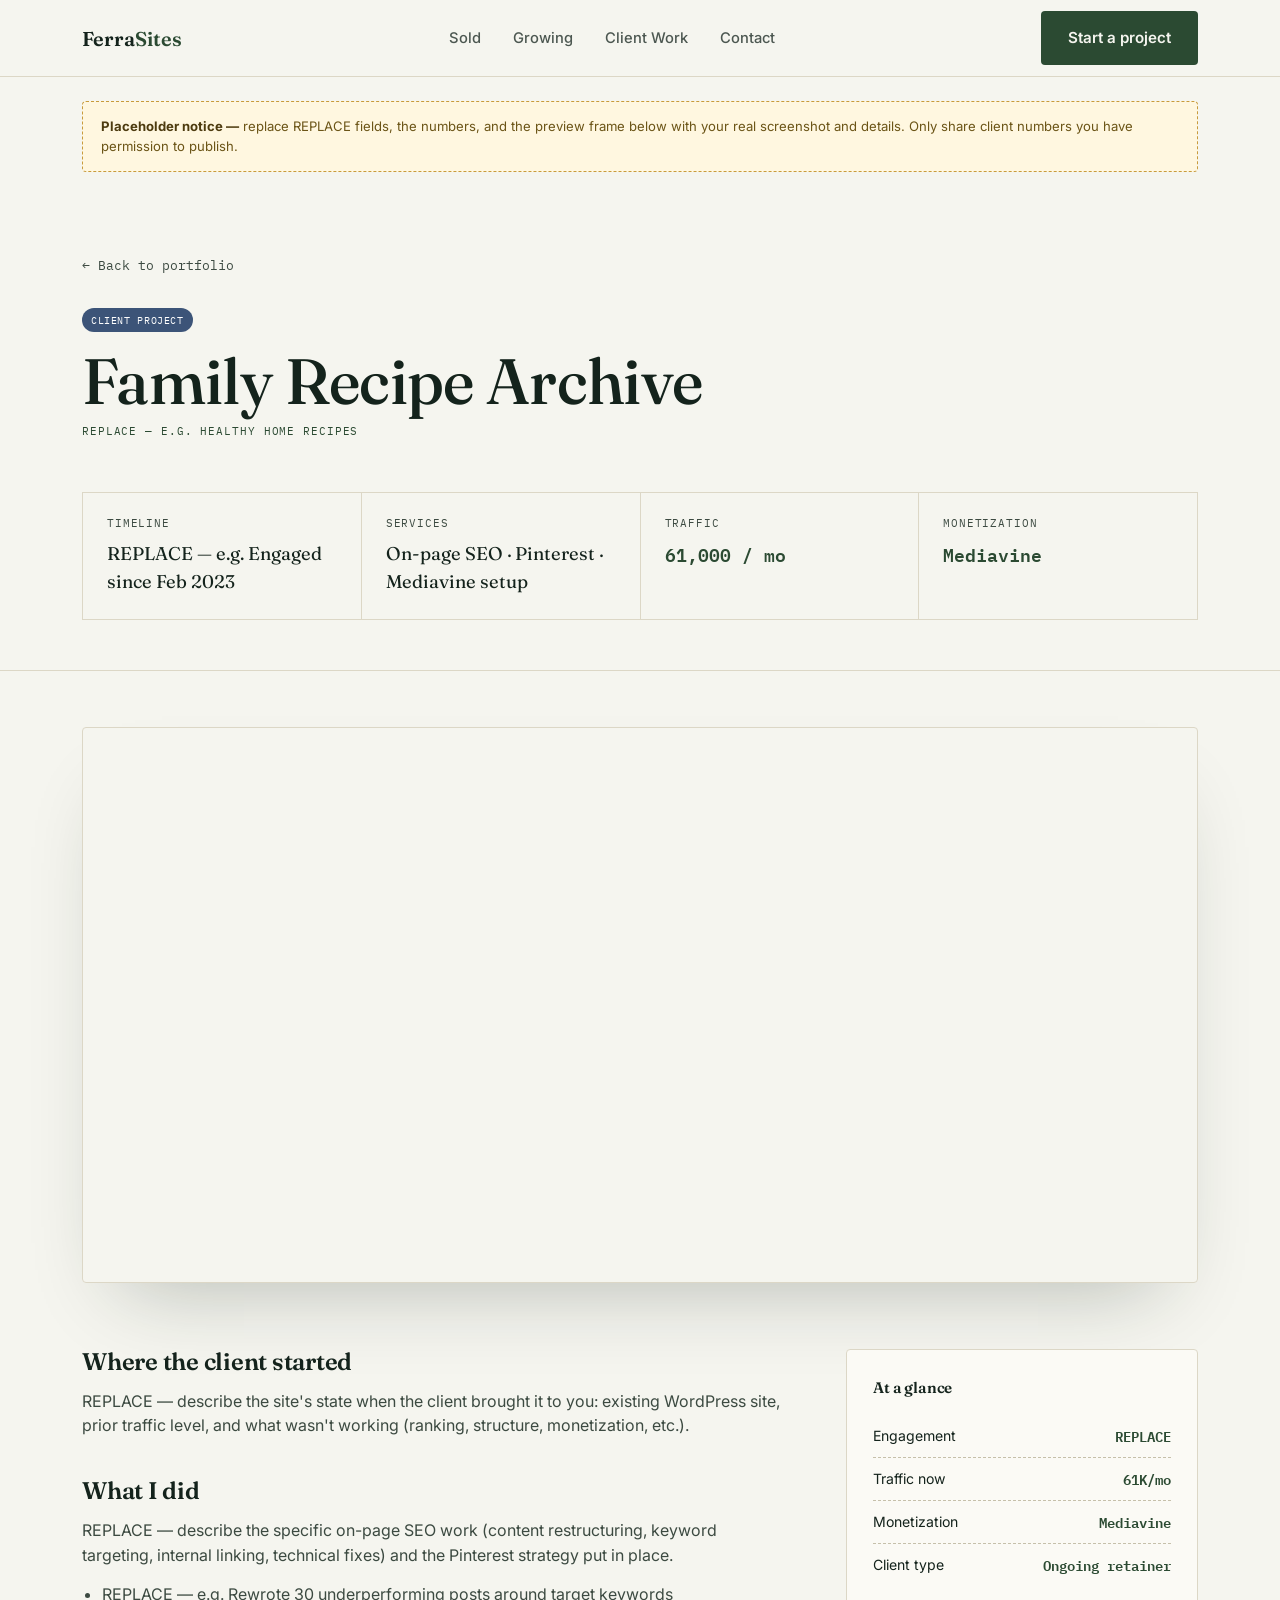
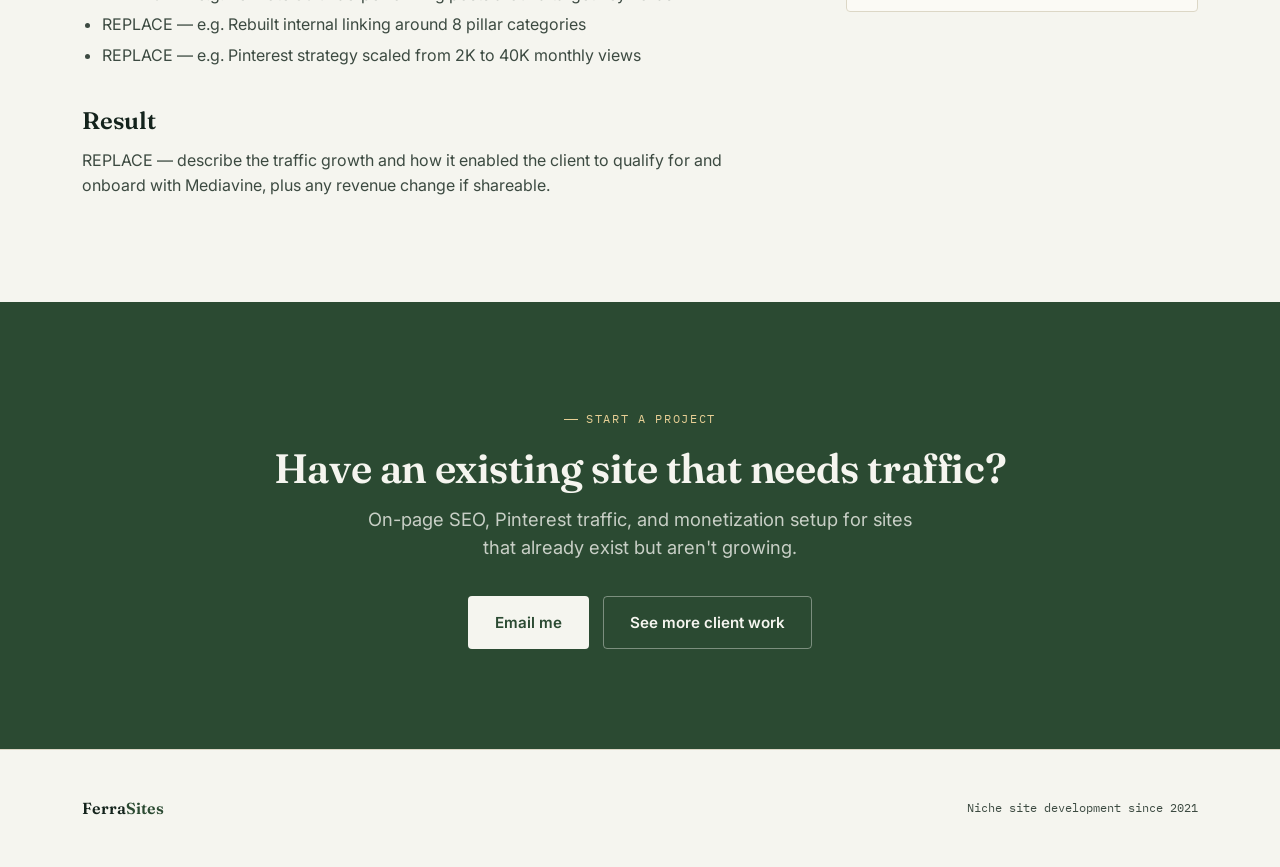
==== projects/client-01/index.html @ 0863f176 "Add files via upload" ====
<!DOCTYPE html>
<html lang="en">
<head>
<meta charset="UTF-8">
<meta name="viewport" content="width=device-width, initial-scale=1.0">
<title>Family Recipe Archive — Case Study — FerraSites</title>
<link rel="preconnect" href="https://fonts.googleapis.com">
<link rel="preconnect" href="https://fonts.gstatic.com" crossorigin>
<link href="https://fonts.googleapis.com/css2?family=Fraunces:ital,opsz,wght@0,9..144,400;0,9..144,500;0,9..144,600;1,9..144,500&family=Inter:wght@400;500;600;700&family=IBM+Plex+Mono:wght@400;500;600&display=swap" rel="stylesheet">
<style>
/* =========================================================
   NICHE SITE PORTFOLIO — design system
   Signature idea: the site presents itself the way a niche
   site is presented on a marketplace — as a listing. Ticker
   stats, ledger-row metadata, status badges (SOLD / GROWING /
   CLIENT). Fraunces (organic, editorial) + Inter (clean body)
   + IBM Plex Mono (data/ticker numbers).
   ========================================================= */

:root {
  --ink: #14231c;
  --ink-soft: #3c4a41;
  --paper: #f5f5ef;
  --paper-raised: #fbfaf5;
  --moss: #2b4a32;
  --moss-light: #4c7856;
  --gold: #c89b3c;
  --gold-soft: #e7cf95;
  --slate: #3c5478;
  --line: #dcd7c6;
  --line-strong: #c6c0aa;
  --sold: #2b4a32;
  --growing: #b5791f;
  --client: #3c5478;

  --font-display: "Fraunces", "Iowan Old Style", serif;
  --font-body: "Inter", -apple-system, BlinkMacSystemFont, sans-serif;
  --font-mono: "IBM Plex Mono", "SFMono-Regular", monospace;

  --container: 1180px;
  --radius: 4px;
}

* { box-sizing: border-box; }

@media (prefers-reduced-motion: reduce) {
  *, *::before, *::after {
    animation-duration: 0.01ms !important;
    animation-iteration-count: 1 !important;
    transition-duration: 0.01ms !important;
    scroll-behavior: auto !important;
  }
}

html { scroll-behavior: smooth; }

body {
  margin: 0;
  background: var(--paper);
  color: var(--ink);
  font-family: var(--font-body);
  font-size: 16px;
  line-height: 1.55;
  -webkit-font-smoothing: antialiased;
}

img { max-width: 100%; display: block; }

a { color: inherit; text-decoration: none; }

.wrap {
  max-width: var(--container);
  margin: 0 auto;
  padding: 0 32px;
}

.eyebrow {
  font-family: var(--font-mono);
  font-size: 12px;
  letter-spacing: 0.14em;
  text-transform: uppercase;
  color: var(--moss);
  display: inline-flex;
  align-items: center;
  gap: 8px;
}

.eyebrow::before {
  content: "";
  width: 14px;
  height: 1px;
  background: var(--moss);
  display: inline-block;
}

h1, h2, h3, h4 {
  font-family: var(--font-display);
  font-weight: 600;
  color: var(--ink);
  margin: 0;
  letter-spacing: -0.01em;
}

h1 { font-size: clamp(2.6rem, 5vw, 4.4rem); line-height: 1.02; font-weight: 500; }
h2 { font-size: clamp(1.9rem, 3.2vw, 2.7rem); line-height: 1.08; }
h3 { font-size: 1.35rem; line-height: 1.2; }

p { margin: 0; color: var(--ink-soft); }

.lede {
  font-size: 1.15rem;
  color: var(--ink-soft);
  max-width: 46ch;
}

/* ---------- buttons ---------- */

.btn {
  display: inline-flex;
  align-items: center;
  gap: 10px;
  padding: 14px 26px;
  border-radius: var(--radius);
  font-family: var(--font-body);
  font-weight: 600;
  font-size: 0.95rem;
  cursor: pointer;
  border: 1px solid transparent;
  transition: transform 0.18s ease, background 0.18s ease, border-color 0.18s ease;
}

.btn-primary {
  background: var(--moss);
  color: var(--paper);
}
.btn-primary:hover { background: var(--ink); transform: translateY(-2px); }

.btn-ghost {
  background: transparent;
  border-color: var(--line-strong);
  color: var(--ink);
}
.btn-ghost:hover { border-color: var(--ink); transform: translateY(-2px); }

/* ---------- nav ---------- */

.site-nav {
  position: sticky;
  top: 0;
  z-index: 50;
  background: rgba(245, 245, 239, 0.86);
  backdrop-filter: blur(10px);
  border-bottom: 1px solid var(--line);
}

.site-nav .wrap {
  display: flex;
  align-items: center;
  justify-content: space-between;
  height: 76px;
}

.brand {
  font-family: var(--font-display);
  font-size: 1.25rem;
  font-weight: 600;
}
.brand span { color: var(--moss); }

.nav-links {
  display: flex;
  gap: 32px;
  font-size: 0.92rem;
  font-weight: 500;
}
.nav-links a { opacity: 0.75; transition: opacity 0.15s ease; }
.nav-links a:hover { opacity: 1; }

.nav-cta { display: flex; align-items: center; gap: 20px; }

.nav-toggle { display: none; }

/* ---------- ticker ---------- */

.ticker {
  border-top: 1px solid var(--line);
  border-bottom: 1px solid var(--line);
  background: var(--paper-raised);
  overflow: hidden;
  white-space: nowrap;
}

.ticker-track {
  display: inline-flex;
  animation: ticker-scroll 32s linear infinite;
  padding: 14px 0;
}

.ticker-track span {
  font-family: var(--font-mono);
  font-size: 0.82rem;
  color: var(--ink-soft);
  padding: 0 28px;
  border-right: 1px solid var(--line-strong);
}

.ticker-track span b { color: var(--moss); font-weight: 600; }

@keyframes ticker-scroll {
  from { transform: translateX(0); }
  to { transform: translateX(-50%); }
}

/* ---------- hero ---------- */

.hero {
  padding: 96px 0 72px;
  display: grid;
  grid-template-columns: 1.15fr 0.85fr;
  gap: 56px;
  align-items: center;
}

.hero-copy .eyebrow { margin-bottom: 22px; }

.hero h1 { margin: 18px 0 22px; }
.hero h1 em {
  font-style: italic;
  color: var(--moss);
}

.hero-actions {
  display: flex;
  gap: 14px;
  margin-top: 34px;
  flex-wrap: wrap;
}

/* hero listing card — the signature element */

.listing-preview {
  background: var(--paper-raised);
  border: 1px solid var(--line);
  border-radius: var(--radius);
  padding: 22px;
  box-shadow: 0 30px 60px -30px rgba(20, 35, 28, 0.25);
  transform: rotate(1.2deg);
}

.listing-preview .lp-head {
  display: flex;
  justify-content: space-between;
  align-items: center;
  margin-bottom: 16px;
}

.lp-status {
  font-family: var(--font-mono);
  font-size: 0.7rem;
  letter-spacing: 0.08em;
  text-transform: uppercase;
  padding: 4px 10px;
  border-radius: 100px;
  background: var(--sold);
  color: #fff;
}

.lp-id { font-family: var(--font-mono); font-size: 0.75rem; color: var(--ink-soft); }

.lp-title { font-family: var(--font-display); font-size: 1.3rem; margin-bottom: 4px; }
.lp-niche { font-size: 0.85rem; color: var(--ink-soft); margin-bottom: 18px; }

.lp-grid {
  display: grid;
  grid-template-columns: 1fr 1fr 1fr;
  gap: 14px;
  padding-top: 16px;
  border-top: 1px dashed var(--line-strong);
}

.lp-stat .lp-label {
  font-family: var(--font-mono);
  font-size: 0.65rem;
  text-transform: uppercase;
  letter-spacing: 0.08em;
  color: var(--ink-soft);
  margin-bottom: 4px;
}
.lp-stat .lp-value {
  font-family: var(--font-mono);
  font-size: 1.05rem;
  font-weight: 600;
  color: var(--moss);
}

/* ---------- section shell ---------- */

.section {
  padding: 96px 0;
  border-top: 1px solid var(--line);
}

.section-head {
  display: flex;
  justify-content: space-between;
  align-items: flex-end;
  gap: 40px;
  margin-bottom: 52px;
}

.section-head h2 { max-width: 20ch; }
.section-head .lede { text-align: right; }

/* ---------- process (numbered — real order: build > rank > drive traffic > monetize) ---------- */

.process {
  display: grid;
  grid-template-columns: repeat(4, 1fr);
  gap: 1px;
  background: var(--line);
  border: 1px solid var(--line);
}

.process-step {
  background: var(--paper);
  padding: 34px 26px;
  position: relative;
}

.process-num {
  font-family: var(--font-mono);
  font-size: 0.8rem;
  color: var(--gold);
  margin-bottom: 22px;
  display: block;
}

.process-step h3 { margin-bottom: 10px; }
.process-step p { font-size: 0.92rem; }

/* ---------- listing cards (project grid) ---------- */

.listing-row {
  display: grid;
  grid-template-columns: repeat(3, 1fr);
  gap: 24px;
  margin-bottom: 24px;
}

.listing-row.two { grid-template-columns: repeat(2, 1fr); }

.card {
  background: var(--paper-raised);
  border: 1px solid var(--line);
  border-radius: var(--radius);
  overflow: hidden;
  transition: transform 0.25s ease, box-shadow 0.25s ease, border-color 0.25s ease;
  display: flex;
  flex-direction: column;
}

.card:hover {
  transform: translateY(-6px);
  border-color: var(--moss);
  box-shadow: 0 24px 50px -28px rgba(20, 35, 28, 0.35);
}

.card-frame {
  aspect-ratio: 16 / 10;
  position: relative;
  overflow: hidden;
  border-bottom: 1px solid var(--line);
  background: linear-gradient(150deg, #e7e3d2, #d8dfd0);
}

.card-frame .frame-bar {
  height: 26px;
  background: var(--paper-raised);
  border-bottom: 1px solid var(--line);
  display: flex;
  align-items: center;
  gap: 6px;
  padding: 0 10px;
}
.frame-bar i {
  width: 7px; height: 7px; border-radius: 50%;
  background: var(--line-strong);
}

.card-frame .frame-scroll {
  position: absolute;
  inset: 26px 0 0 0;
  background-image:
    repeating-linear-gradient(180deg, rgba(20,35,28,0.06) 0px, rgba(20,35,28,0.06) 2px, transparent 2px, transparent 34px),
    repeating-linear-gradient(180deg, rgba(20,35,28,0.03) 0px, rgba(20,35,28,0.03) 14px, transparent 14px, transparent 34px);
  animation: frame-scroll 9s ease-in-out infinite;
}

@keyframes frame-scroll {
  0%, 12% { transform: translateY(0); }
  50% { transform: translateY(-42%); }
  88%, 100% { transform: translateY(0); }
}

.frame-label {
  position: absolute;
  bottom: 10px;
  left: 10px;
  font-family: var(--font-mono);
  font-size: 0.62rem;
  letter-spacing: 0.06em;
  text-transform: uppercase;
  color: var(--ink-soft);
  background: rgba(245,245,239,0.85);
  padding: 3px 8px;
  border-radius: 100px;
  border: 1px solid var(--line);
}

.card-badge {
  position: absolute;
  top: 34px;
  right: 10px;
  font-family: var(--font-mono);
  font-size: 0.65rem;
  letter-spacing: 0.06em;
  text-transform: uppercase;
  padding: 4px 9px;
  border-radius: 100px;
  color: #fff;
}
.badge-sold { background: var(--sold); }
.badge-growing { background: var(--growing); }
.badge-client { background: var(--client); }

.card-body { padding: 20px 22px 22px; flex: 1; display: flex; flex-direction: column; }
.card-niche { font-family: var(--font-mono); font-size: 0.7rem; text-transform: uppercase; letter-spacing: 0.08em; color: var(--moss); margin-bottom: 8px; }
.card-body h3 { margin-bottom: 10px; }
.card-stat { margin-top: auto; padding-top: 16px; border-top: 1px dashed var(--line-strong); display: flex; justify-content: space-between; align-items: center; }
.card-stat .num { font-family: var(--font-mono); font-weight: 600; color: var(--moss); }
.card-stat .lab { font-size: 0.78rem; color: var(--ink-soft); }
.card-arrow { font-family: var(--font-mono); font-size: 0.85rem; color: var(--ink-soft); transition: transform 0.2s ease; }
.card:hover .card-arrow { transform: translateX(4px); color: var(--moss); }

/* mini summary cards (the 14+ others) */

.summary-grid {
  display: grid;
  grid-template-columns: repeat(4, 1fr);
  gap: 16px;
}

.summary-card {
  background: var(--paper-raised);
  border: 1px solid var(--line);
  border-radius: var(--radius);
  padding: 18px;
}

.summary-card .card-niche { margin-bottom: 10px; }
.summary-card .sc-stat { font-family: var(--font-mono); font-size: 1.1rem; color: var(--moss); font-weight: 600; margin-top: 10px; }
.summary-card .sc-lab { font-size: 0.75rem; color: var(--ink-soft); }
.summary-card .sc-model { font-size: 0.72rem; color: var(--ink-soft); margin-top: 8px; font-family: var(--font-mono); text-transform: uppercase; letter-spacing: 0.04em; }

/* ---------- services ---------- */

.services-strip {
  background: var(--ink);
  color: var(--paper);
  padding: 88px 0;
}

.services-strip .eyebrow { color: var(--gold-soft); }
.services-strip .eyebrow::before { background: var(--gold-soft); }
.services-strip h2 { color: var(--paper); }
.services-strip .lede { color: rgba(245,245,239,0.72); }

.service-list { margin-top: 48px; display: grid; gap: 0; }

.service-row {
  display: grid;
  grid-template-columns: 90px 1fr 1.2fr;
  gap: 30px;
  align-items: center;
  padding: 26px 0;
  border-top: 1px solid rgba(245,245,239,0.14);
}
.service-row:last-child { border-bottom: 1px solid rgba(245,245,239,0.14); }

.service-row .snum { font-family: var(--font-mono); color: var(--gold-soft); font-size: 0.95rem; }
.service-row h3 { color: var(--paper); }
.service-row p { color: rgba(245,245,239,0.68); font-size: 0.94rem; }

/* ---------- testimonial ---------- */

.testimonial {
  padding: 90px 0;
  text-align: center;
}
.testimonial blockquote {
  font-family: var(--font-display);
  font-size: clamp(1.3rem, 2.6vw, 1.9rem);
  font-style: italic;
  max-width: 800px;
  margin: 28px auto 22px;
  color: var(--ink);
  line-height: 1.4;
}
.testimonial cite {
  font-style: normal;
  font-family: var(--font-mono);
  font-size: 0.8rem;
  color: var(--ink-soft);
}

/* ---------- CTA ---------- */

.cta {
  background: var(--moss);
  color: var(--paper);
  padding: 100px 0;
  text-align: center;
}
.cta .eyebrow { color: var(--gold-soft); justify-content: center; }
.cta .eyebrow::before { background: var(--gold-soft); }
.cta h2 { color: var(--paper); margin: 18px 0 14px; }
.cta .lede { color: rgba(245,245,239,0.78); margin: 0 auto 34px; text-align: center; }
.cta .btn-primary { background: var(--paper); color: var(--moss); }
.cta .btn-primary:hover { background: var(--gold-soft); }
.cta .btn-ghost { border-color: rgba(245,245,239,0.4); color: var(--paper); }
.cta .btn-ghost:hover { border-color: var(--paper); }
.cta-actions { display: flex; gap: 14px; justify-content: center; flex-wrap: wrap; }

/* ---------- footer ---------- */

footer {
  padding: 46px 0;
  border-top: 1px solid var(--line);
}
footer .wrap { display: flex; justify-content: space-between; align-items: center; flex-wrap: wrap; gap: 16px; }
footer .foot-links { display: flex; gap: 24px; font-size: 0.85rem; color: var(--ink-soft); }
.foot-note { font-family: var(--font-mono); font-size: 0.75rem; color: var(--ink-soft); }

/* ---------- reveal on scroll ---------- */

.reveal { opacity: 0; transform: translateY(18px); transition: opacity 0.7s ease, transform 0.7s ease; }
.reveal.in { opacity: 1; transform: translateY(0); }

/* ---------- case study page ---------- */

.cs-hero {
  padding: 60px 0 50px;
  border-bottom: 1px solid var(--line);
}
.back-link {
  font-family: var(--font-mono);
  font-size: 0.8rem;
  color: var(--ink-soft);
  display: inline-flex;
  align-items: center;
  gap: 8px;
  margin-bottom: 30px;
}
.back-link:hover { color: var(--moss); }

.cs-head { display: flex; justify-content: space-between; align-items: flex-start; gap: 30px; flex-wrap: wrap; }
.cs-title h1 { max-width: 16ch; }
.cs-title .card-niche { margin-top: 14px; }

.ledger {
  margin-top: 44px;
  display: grid;
  grid-template-columns: repeat(4, 1fr);
  border-top: 1px solid var(--line);
  border-left: 1px solid var(--line);
}
.ledger-cell {
  padding: 22px 24px;
  border-right: 1px solid var(--line);
  border-bottom: 1px solid var(--line);
}
.ledger-cell .lg-label {
  font-family: var(--font-mono);
  font-size: 0.66rem;
  text-transform: uppercase;
  letter-spacing: 0.08em;
  color: var(--ink-soft);
  margin-bottom: 8px;
}
.ledger-cell .lg-value { font-family: var(--font-display); font-size: 1.15rem; color: var(--ink); }
.ledger-cell .lg-value.mono { font-family: var(--font-mono); color: var(--moss); font-weight: 600; }

.cs-frame {
  margin: 56px 0;
  border: 1px solid var(--line);
  border-radius: var(--radius);
  overflow: hidden;
  box-shadow: 0 40px 80px -40px rgba(20,35,28,0.3);
}
.cs-frame .frame-bar { height: 34px; }
.cs-frame .frame-bar i { width: 9px; height: 9px; }
.cs-frame .frame-scroll { aspect-ratio: 16/9; position: relative; height: auto; inset: auto; }

.cs-body {
  display: grid;
  grid-template-columns: 2fr 1fr;
  gap: 60px;
  padding: 10px 0 90px;
}
.cs-story h2 { margin: 40px 0 14px; font-size: 1.5rem; }
.cs-story h2:first-child { margin-top: 0; }
.cs-story p { margin-bottom: 14px; }
.cs-story ul { margin: 0 0 14px; padding-left: 20px; color: var(--ink-soft); }
.cs-story li { margin-bottom: 6px; }

.cs-side {
  align-self: start;
  position: sticky;
  top: 100px;
  background: var(--paper-raised);
  border: 1px solid var(--line);
  border-radius: var(--radius);
  padding: 26px;
}
.cs-side h4 { font-size: 0.95rem; margin-bottom: 16px; }
.cs-side .side-row { display: flex; justify-content: space-between; padding: 10px 0; border-top: 1px dashed var(--line-strong); font-size: 0.88rem; }
.cs-side .side-row:first-of-type { border-top: none; }
.cs-side .side-row .num { font-family: var(--font-mono); color: var(--moss); font-weight: 600; }

/* ---------- placeholder note ---------- */

.build-note {
  background: #fff7e0;
  border: 1px dashed var(--gold);
  border-radius: var(--radius);
  padding: 14px 18px;
  font-size: 0.82rem;
  color: #6b5416;
  margin: 20px 0;
}
.build-note strong { color: #4d3b0f; }

/* ---------- responsive ---------- */

@media (max-width: 980px) {
  .hero { grid-template-columns: 1fr; }
  .listing-preview { transform: none; order: -1; }
  .process { grid-template-columns: repeat(2, 1fr); }
  .listing-row, .listing-row.two { grid-template-columns: 1fr 1fr; }
  .summary-grid { grid-template-columns: repeat(2, 1fr); }
  .service-row { grid-template-columns: 50px 1fr; }
  .service-row p { grid-column: 2 / 3; }
  .cs-body { grid-template-columns: 1fr; }
  .cs-side { position: static; }
  .ledger { grid-template-columns: repeat(2, 1fr); }
}

@media (max-width: 700px) {
  .wrap { padding: 0 20px; }
  .nav-links { display: none; }
  .section-head { flex-direction: column; align-items: flex-start; }
  .section-head .lede { text-align: left; }
  .listing-row, .listing-row.two { grid-template-columns: 1fr; }
  .summary-grid { grid-template-columns: 1fr; }
  .process { grid-template-columns: 1fr; }
  .ledger { grid-template-columns: 1fr; }
  .cs-head { flex-direction: column; }
}

</style>
</head>
<body>

<nav class="site-nav">
  <div class="wrap">
    <a href="../../index.html" class="brand">Ferra<span>Sites</span></a>
    <div class="nav-links">
      <a href="../../index.html#sold">Sold</a>
      <a href="../../index.html#growing">Growing</a>
      <a href="../../index.html#clients">Client Work</a>
      <a href="../../index.html#contact">Contact</a>
    </div>
    <div class="nav-cta">
      <a href="../../index.html#contact" class="btn btn-primary">Start a project</a>
    </div>
  </div>
</nav>

<div class="wrap">
  <div class="build-note" style="margin-top:24px;">
    <strong>Placeholder notice —</strong> replace REPLACE fields, the numbers, and the preview frame below with your real screenshot and details. Only share client numbers you have permission to publish.
  </div>
</div>

<header class="cs-hero">
  <div class="wrap">
    <a href="../../index.html#clients" class="back-link">← Back to portfolio</a>
    <div class="cs-head">
      <div class="cs-title">
        <span class="card-badge badge-client" style="position:static; display:inline-block;">Client project</span>
        <h1 style="margin-top:16px;">Family Recipe Archive</h1>
        <div class="card-niche" style="margin-top:10px;">REPLACE — e.g. Healthy Home Recipes</div>
      </div>
    </div>

    <div class="ledger">
      <div class="ledger-cell">
        <div class="lg-label">Timeline</div>
        <div class="lg-value">REPLACE — e.g. Engaged since Feb 2023</div>
      </div>
      <div class="ledger-cell">
        <div class="lg-label">Services</div>
        <div class="lg-value">On-page SEO · Pinterest · Mediavine setup</div>
      </div>
      <div class="ledger-cell">
        <div class="lg-label">Traffic</div>
        <div class="lg-value mono">61,000 / mo</div>
      </div>
      <div class="ledger-cell">
        <div class="lg-label">Monetization</div>
        <div class="lg-value mono">Mediavine</div>
      </div>
    </div>
  </div>
</header>

<div class="wrap">
  <div class="cs-frame">
    <div class="frame-bar"><i></i><i></i><i></i></div>
    <div class="frame-scroll" style="height:520px;"></div>
  </div>

  <div class="cs-body">
    <div class="cs-story">
      <h2>Where the client started</h2>
      <p>REPLACE — describe the site's state when the client brought it to you: existing WordPress site, prior traffic level, and what wasn't working (ranking, structure, monetization, etc.).</p>

      <h2>What I did</h2>
      <p>REPLACE — describe the specific on-page SEO work (content restructuring, keyword targeting, internal linking, technical fixes) and the Pinterest strategy put in place.</p>
      <ul>
        <li>REPLACE — e.g. Rewrote 30 underperforming posts around target keywords</li>
        <li>REPLACE — e.g. Rebuilt internal linking around 8 pillar categories</li>
        <li>REPLACE — e.g. Pinterest strategy scaled from 2K to 40K monthly views</li>
      </ul>

      <h2>Result</h2>
      <p>REPLACE — describe the traffic growth and how it enabled the client to qualify for and onboard with Mediavine, plus any revenue change if shareable.</p>
    </div>

    <aside class="cs-side">
      <h4>At a glance</h4>
      <div class="side-row"><span>Engagement</span><span class="num">REPLACE</span></div>
      <div class="side-row"><span>Traffic now</span><span class="num">61K/mo</span></div>
      <div class="side-row"><span>Monetization</span><span class="num">Mediavine</span></div>
      <div class="side-row"><span>Client type</span><span class="num">Ongoing retainer</span></div>
    </aside>
  </div>
</div>

<section class="cta">
  <div class="wrap">
    <span class="eyebrow">Start a project</span>
    <h2>Have an existing site that needs traffic?</h2>
    <p class="lede">On-page SEO, Pinterest traffic, and monetization setup for sites that already exist but aren't growing.</p>
    <div class="cta-actions">
      <a href="mailto:REPLACE@example.com" class="btn btn-primary">Email me</a>
      <a href="../../index.html#clients" class="btn btn-ghost">See more client work</a>
    </div>
  </div>
</section>

<footer>
  <div class="wrap">
    <div class="brand" style="font-size:1rem;">Ferra<span>Sites</span></div>
    <div class="foot-note">Niche site development since 2021</div>
  </div>
</footer>

<script>
// ---------- scroll reveal ----------
const revealEls = document.querySelectorAll(".reveal");
const io = new IntersectionObserver(
  (entries) => {
    entries.forEach((entry) => {
      if (entry.isIntersecting) {
        entry.target.classList.add("in");
        io.unobserve(entry.target);
      }
    });
  },
  { threshold: 0.15 }
);
revealEls.forEach((el) => io.observe(el));

// ---------- count-up numbers ----------
const counters = document.querySelectorAll("[data-count]");
const countIo = new IntersectionObserver(
  (entries) => {
    entries.forEach((entry) => {
      if (!entry.isIntersecting) return;
      const el = entry.target;
      const target = parseFloat(el.dataset.count);
      const suffix = el.dataset.suffix || "";
      const prefix = el.dataset.prefix || "";
      const decimals = el.dataset.decimals ? parseInt(el.dataset.decimals) : 0;
      const duration = 1200;
      const start = performance.now();

      function tick(now) {
        const progress = Math.min((now - start) / duration, 1);
        const eased = 1 - Math.pow(1 - progress, 3);
        const value = target * eased;
        el.textContent = prefix + value.toFixed(decimals) + suffix;
        if (progress < 1) requestAnimationFrame(tick);
      }
      requestAnimationFrame(tick);
      countIo.unobserve(el);
    });
  },
  { threshold: 0.6 }
);
counters.forEach((el) => countIo.observe(el));

// ---------- ticker: duplicate content for seamless loop ----------
document.querySelectorAll(".ticker-track").forEach((track) => {
  track.innerHTML += track.innerHTML;
});

// ---------- mobile nav toggle ----------
const toggle = document.querySelector(".nav-toggle");
const links = document.querySelector(".nav-links");
if (toggle && links) {
  toggle.addEventListener("click", () => {
    links.classList.toggle("open");
  });
}

</script>
</body>
</html>
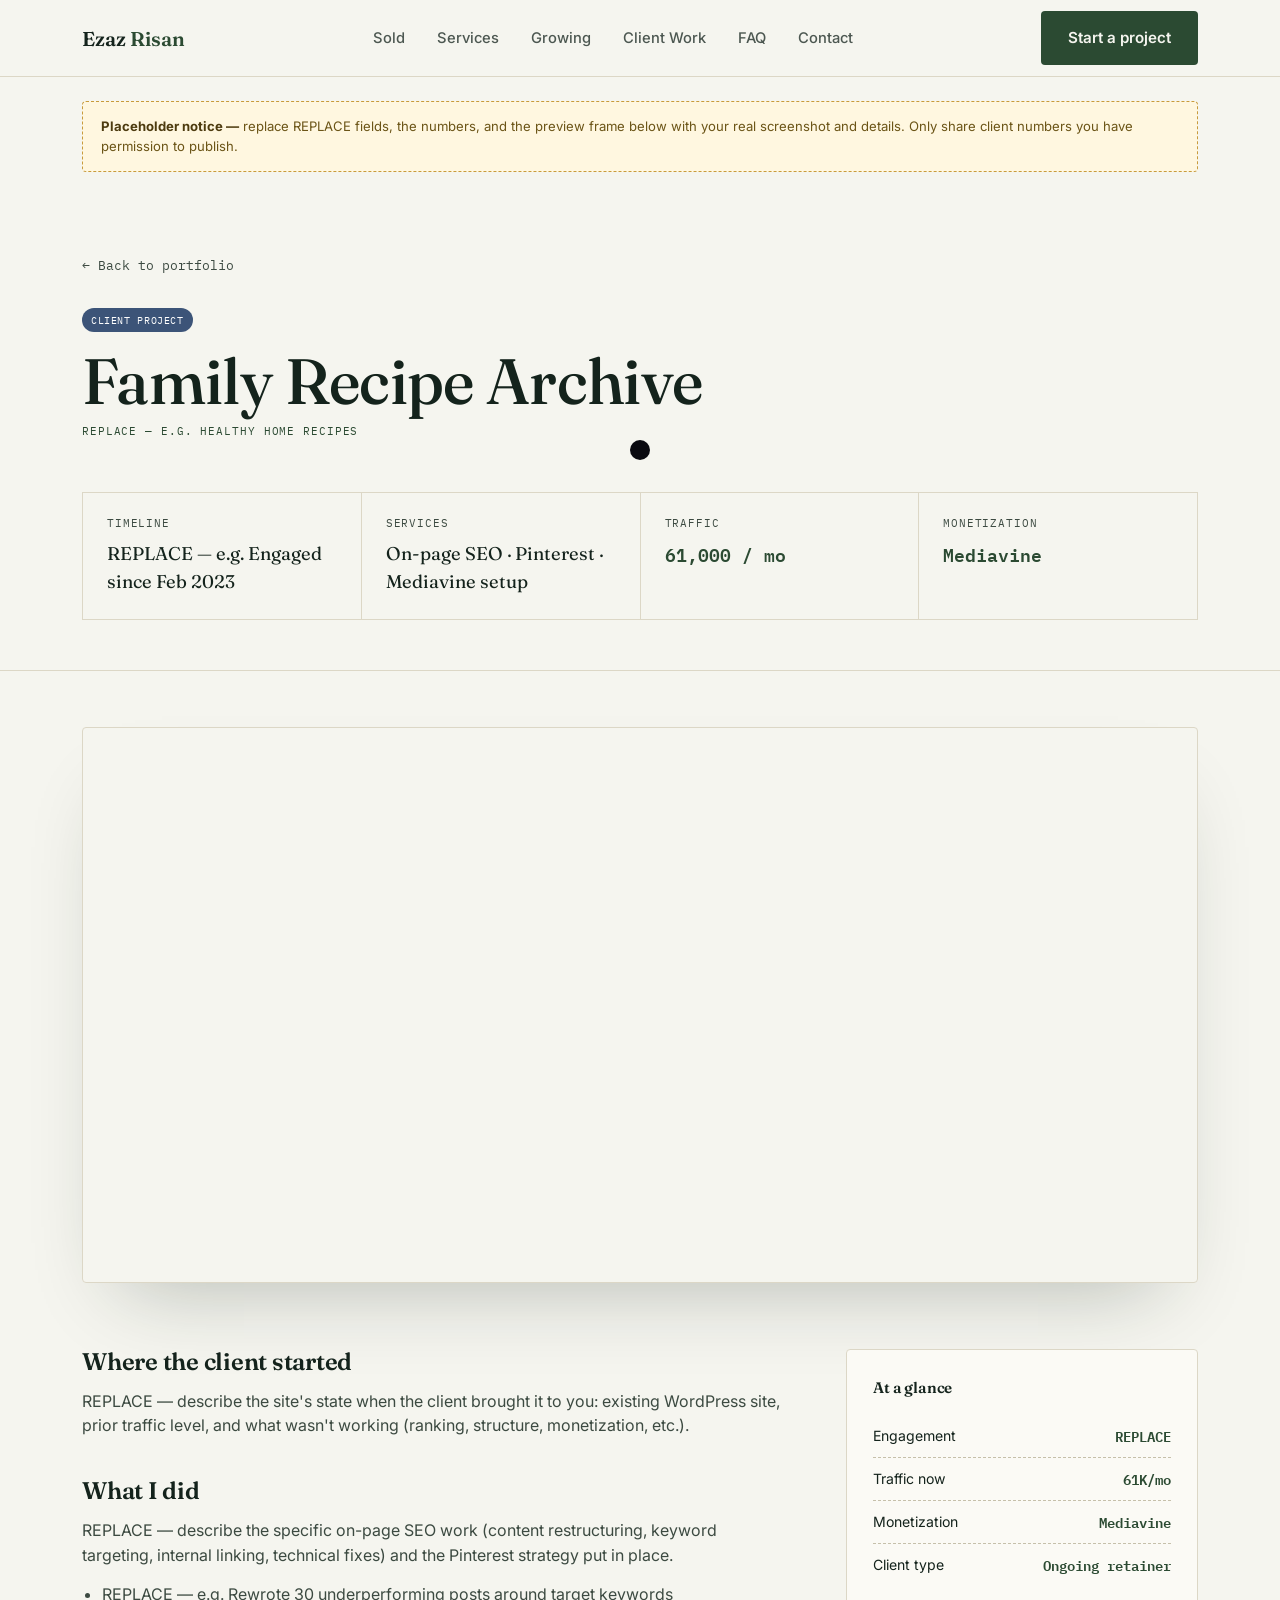
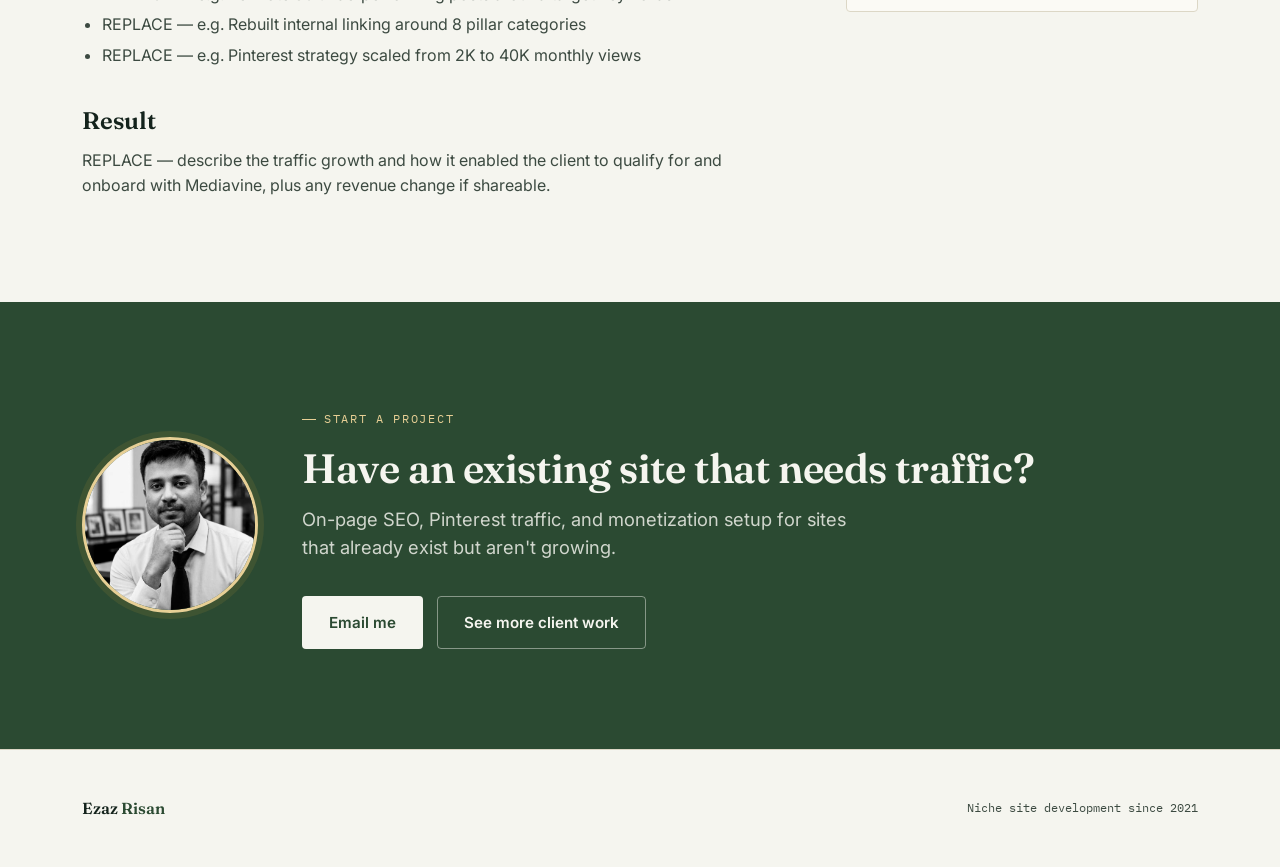
==== commit ae79c87b: "Add files via upload" ====
--- a/projects/client-01/index.html
+++ b/projects/client-01/index.html
@@ -3,7 +3,7 @@
 <head>
 <meta charset="UTF-8">
 <meta name="viewport" content="width=device-width, initial-scale=1.0">
-<title>Family Recipe Archive — Case Study — FerraSites</title>
+<title>Family Recipe Archive — Case Study — Ezaz Risan</title>
 <link rel="preconnect" href="https://fonts.googleapis.com">
 <link rel="preconnect" href="https://fonts.gstatic.com" crossorigin>
 <link href="https://fonts.googleapis.com/css2?family=Fraunces:ital,opsz,wght@0,9..144,400;0,9..144,500;0,9..144,600;1,9..144,500&family=Inter:wght@400;500;600;700&family=IBM+Plex+Mono:wght@400;500;600&display=swap" rel="stylesheet">
@@ -519,17 +519,86 @@
   background: var(--moss);
   color: var(--paper);
   padding: 100px 0;
-  text-align: center;
-}
-.cta .eyebrow { color: var(--gold-soft); justify-content: center; }
+}
+.cta-inner {
+  display: grid;
+  grid-template-columns: auto 1fr;
+  gap: 44px;
+  align-items: center;
+}
+
+.cta-photo-frame {
+  position: relative;
+  width: 176px;
+  height: 176px;
+  border-radius: 50%;
+  overflow: hidden;
+  border: 3px solid var(--gold-soft);
+  flex-shrink: 0;
+  transition: transform 0.35s ease, box-shadow 0.35s ease;
+  box-shadow: 0 0 0 6px rgba(200, 155, 60, 0.12);
+}
+.cta-photo-frame:hover {
+  transform: scale(1.04) rotate(-1deg);
+  box-shadow: 0 0 0 10px rgba(200, 155, 60, 0.2);
+}
+.cta-photo-frame::after {
+  content: "";
+  position: absolute;
+  inset: -9px;
+  border-radius: 50%;
+  border: 1px solid rgba(231, 207, 149, 0.5);
+  animation: avatar-ping 2.8s ease-out infinite;
+}
+@keyframes avatar-ping {
+  0% { transform: scale(0.94); opacity: 0.9; }
+  80%, 100% { transform: scale(1.16); opacity: 0; }
+}
+.cta-photo-frame img {
+  width: 100%;
+  height: 100%;
+  object-fit: cover;
+  display: block;
+  filter: grayscale(10%);
+  transition: filter 0.35s ease;
+}
+.cta-photo-frame:hover img { filter: grayscale(0%); }
+
+.cta-copy { text-align: left; }
+.cta .eyebrow { justify-content: flex-start; color: var(--gold-soft); }
 .cta .eyebrow::before { background: var(--gold-soft); }
-.cta h2 { color: var(--paper); margin: 18px 0 14px; }
-.cta .lede { color: rgba(245,245,239,0.78); margin: 0 auto 34px; text-align: center; }
+.cta h2 { margin: 18px 0 14px; color: var(--paper); }
+.cta .lede { margin: 0 0 34px; text-align: left; max-width: 48ch; color: rgba(245, 245, 239, 0.82); }
+.cta-actions { justify-content: flex-start; }
 .cta .btn-primary { background: var(--paper); color: var(--moss); }
 .cta .btn-primary:hover { background: var(--gold-soft); }
-.cta .btn-ghost { border-color: rgba(245,245,239,0.4); color: var(--paper); }
-.cta .btn-ghost:hover { border-color: var(--paper); }
-.cta-actions { display: flex; gap: 14px; justify-content: center; flex-wrap: wrap; }
+.cta .btn-ghost { border-color: rgba(245, 245, 239, 0.45); color: var(--paper); }
+.cta .btn-ghost:hover { border-color: var(--paper); background: rgba(245, 245, 239, 0.08); }
+.cta-actions { display: flex; gap: 14px; flex-wrap: wrap; }
+
+/* ---------- custom cursor (inverts colors under it) ---------- */
+
+.cursor-ring {
+  position: fixed;
+  top: 0;
+  left: 0;
+  width: 20px;
+  height: 20px;
+  border-radius: 50%;
+  background: #ffffff;
+  mix-blend-mode: difference;
+  pointer-events: none;
+  z-index: 9999;
+  transform: translate(-50%, -50%);
+  transition: width 0.2s ease, height 0.2s ease;
+  will-change: transform;
+}
+.cursor-ring.cursor-ring--big { width: 46px; height: 46px; }
+
+html.custom-cursor-active,
+html.custom-cursor-active * {
+  cursor: none !important;
+}
 
 /* ---------- footer ---------- */
 
@@ -626,6 +695,84 @@
 .cs-side .side-row { display: flex; justify-content: space-between; padding: 10px 0; border-top: 1px dashed var(--line-strong); font-size: 0.88rem; }
 .cs-side .side-row:first-of-type { border-top: none; }
 .cs-side .side-row .num { font-family: var(--font-mono); color: var(--moss); font-weight: 600; }
+
+/* ---------- included checklist ---------- */
+
+.included-grid {
+  display: grid;
+  grid-template-columns: repeat(3, 1fr);
+  gap: 20px;
+}
+
+.included-item {
+  background: var(--paper-raised);
+  border: 1px solid var(--line);
+  border-radius: var(--radius);
+  padding: 24px;
+  display: flex;
+  gap: 14px;
+  align-items: flex-start;
+}
+
+.check-icon {
+  flex: 0 0 auto;
+  width: 26px;
+  height: 26px;
+  border-radius: 50%;
+  background: var(--moss);
+  color: var(--paper);
+  display: flex;
+  align-items: center;
+  justify-content: center;
+  font-size: 0.8rem;
+  font-family: var(--font-mono);
+  margin-top: 2px;
+}
+
+.included-item h3 { font-size: 1.02rem; margin-bottom: 6px; }
+.included-item p { font-size: 0.88rem; }
+
+/* ---------- FAQ ---------- */
+
+.faq-list {
+  max-width: 820px;
+  margin: 0 auto;
+}
+
+.faq-item {
+  border-top: 1px solid var(--line);
+  padding: 6px 0;
+}
+.faq-item:last-child { border-bottom: 1px solid var(--line); }
+
+.faq-item summary {
+  list-style: none;
+  cursor: pointer;
+  display: flex;
+  justify-content: space-between;
+  align-items: center;
+  gap: 20px;
+  padding: 20px 4px;
+  font-family: var(--font-display);
+  font-size: 1.1rem;
+  color: var(--ink);
+}
+.faq-item summary::-webkit-details-marker { display: none; }
+
+.faq-plus {
+  font-family: var(--font-mono);
+  font-size: 1.3rem;
+  color: var(--moss);
+  flex: 0 0 auto;
+  transition: transform 0.2s ease;
+}
+.faq-item[open] .faq-plus { transform: rotate(45deg); }
+
+.faq-item .faq-answer {
+  padding: 0 4px 22px;
+  max-width: 68ch;
+}
+.faq-item .faq-answer p { font-size: 0.95rem; }
 
 /* ---------- placeholder note ---------- */
 
@@ -653,6 +800,7 @@
   .cs-body { grid-template-columns: 1fr; }
   .cs-side { position: static; }
   .ledger { grid-template-columns: repeat(2, 1fr); }
+  .included-grid { grid-template-columns: repeat(2, 1fr); }
 }
 
 @media (max-width: 700px) {
@@ -665,6 +813,13 @@
   .process { grid-template-columns: 1fr; }
   .ledger { grid-template-columns: 1fr; }
   .cs-head { flex-direction: column; }
+  .included-grid { grid-template-columns: 1fr; }
+  .faq-item summary { font-size: 1rem; }
+  .cta-inner { grid-template-columns: 1fr; }
+  .cta-photo-frame { margin: 0 auto; }
+  .cta-copy { text-align: center; }
+  .cta .eyebrow, .cta .lede { justify-content: center; margin-left: auto; margin-right: auto; text-align: center; }
+  .cta-actions { justify-content: center; }
 }
 
 </style>
@@ -673,11 +828,13 @@
 
 <nav class="site-nav">
   <div class="wrap">
-    <a href="../../index.html" class="brand">Ferra<span>Sites</span></a>
+    <a href="../../index.html" class="brand">Ezaz <span>Risan</span></a>
     <div class="nav-links">
       <a href="../../index.html#sold">Sold</a>
+      <a href="../../index.html#services">Services</a>
       <a href="../../index.html#growing">Growing</a>
       <a href="../../index.html#clients">Client Work</a>
+      <a href="../../index.html#faq">FAQ</a>
       <a href="../../index.html#contact">Contact</a>
     </div>
     <div class="nav-cta">
@@ -759,19 +916,26 @@
 
 <section class="cta">
   <div class="wrap">
-    <span class="eyebrow">Start a project</span>
+    <div class="cta-inner">
+      <div class="cta-photo-frame">
+        <img src="../../assets/profile.jpg" alt="Ezaz Risan">
+      </div>
+      <div class="cta-copy">
+        <span class="eyebrow">Start a project</span>
     <h2>Have an existing site that needs traffic?</h2>
     <p class="lede">On-page SEO, Pinterest traffic, and monetization setup for sites that already exist but aren't growing.</p>
     <div class="cta-actions">
       <a href="mailto:REPLACE@example.com" class="btn btn-primary">Email me</a>
       <a href="../../index.html#clients" class="btn btn-ghost">See more client work</a>
     </div>
+      </div>
+    </div>
   </div>
 </section>
 
 <footer>
   <div class="wrap">
-    <div class="brand" style="font-size:1rem;">Ferra<span>Sites</span></div>
+    <div class="brand" style="font-size:1rem;">Ezaz <span>Risan</span></div>
     <div class="foot-note">Niche site development since 2021</div>
   </div>
 </footer>
@@ -835,6 +999,44 @@
   });
 }
 
+// ---------- custom inverting round cursor ----------
+(function () {
+  const finePointer = window.matchMedia("(pointer: fine)").matches;
+  const reducedMotion = window.matchMedia("(prefers-reduced-motion: reduce)").matches;
+  if (!finePointer || reducedMotion) return;
+
+  const ring = document.createElement("div");
+  ring.className = "cursor-ring";
+  document.body.appendChild(ring);
+  document.documentElement.classList.add("custom-cursor-active");
+
+  let x = window.innerWidth / 2;
+  let y = window.innerHeight / 2;
+  let rx = x;
+  let ry = y;
+
+  window.addEventListener("mousemove", (e) => {
+    x = e.clientX;
+    y = e.clientY;
+  });
+
+  function loop() {
+    rx += (x - rx) * 0.25;
+    ry += (y - ry) * 0.25;
+    ring.style.transform = `translate3d(${rx}px, ${ry}px, 0) translate(-50%, -50%)`;
+    requestAnimationFrame(loop);
+  }
+  requestAnimationFrame(loop);
+
+  const hoverSelector = "a, button, .card, .btn, summary, .faq-item";
+  document.addEventListener("mouseover", (e) => {
+    if (e.target.closest(hoverSelector)) ring.classList.add("cursor-ring--big");
+  });
+  document.addEventListener("mouseout", (e) => {
+    if (e.target.closest(hoverSelector)) ring.classList.remove("cursor-ring--big");
+  });
+})();
+
 </script>
 </body>
 </html>
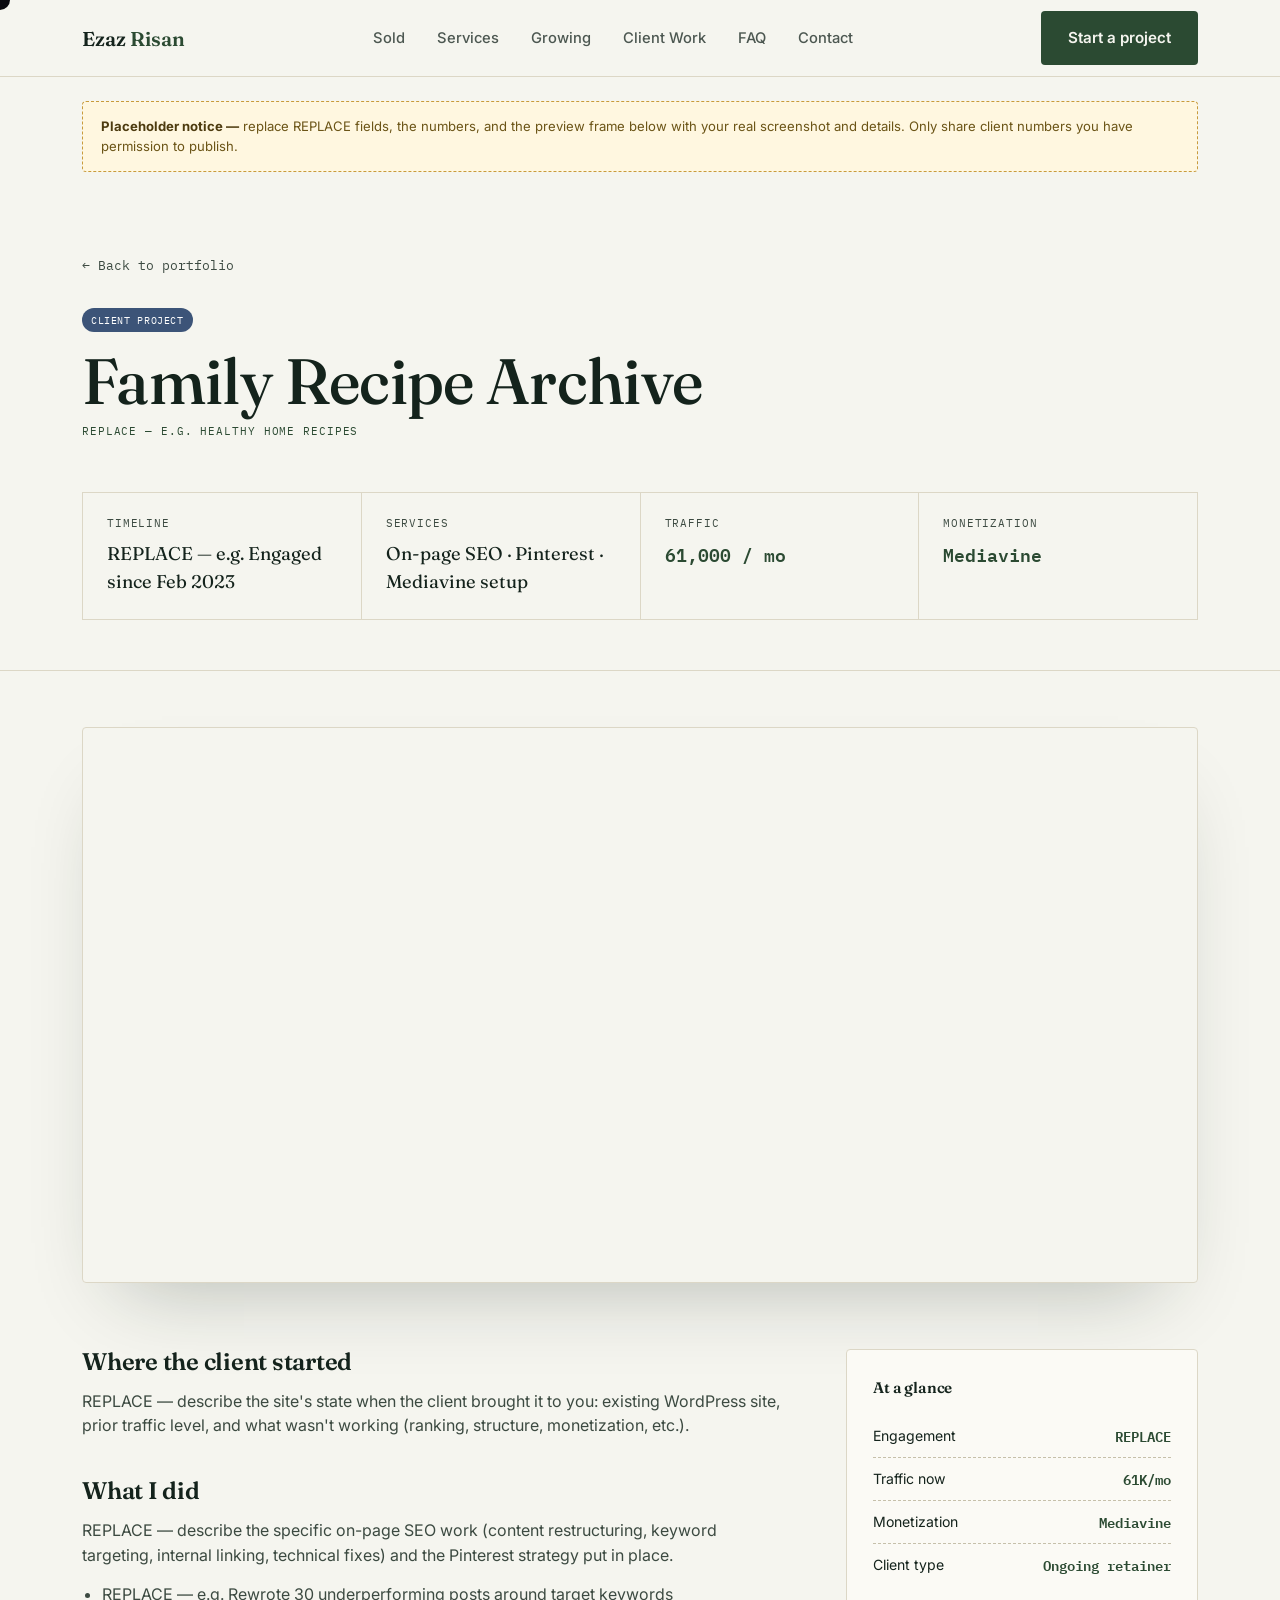
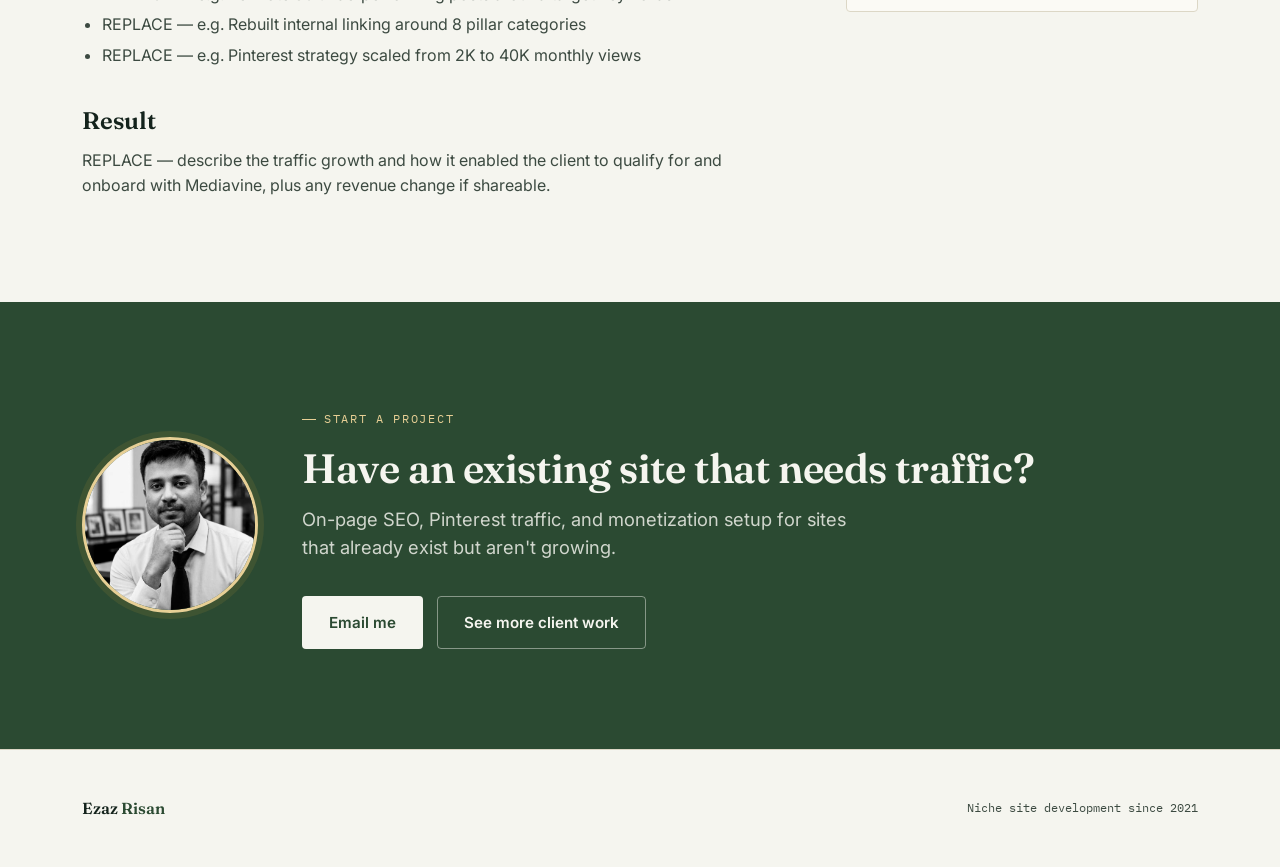
==== commit dc620972: "Add files via upload" ====
--- a/projects/client-01/index.html
+++ b/projects/client-01/index.html
@@ -590,7 +590,7 @@
   pointer-events: none;
   z-index: 9999;
   transform: translate(-50%, -50%);
-  transition: width 0.2s ease, height 0.2s ease;
+  transition: width 0.15s ease, height 0.15s ease;
   will-change: transform;
 }
 .cursor-ring.cursor-ring--big { width: 46px; height: 46px; }
@@ -1010,23 +1010,9 @@
   document.body.appendChild(ring);
   document.documentElement.classList.add("custom-cursor-active");
 
-  let x = window.innerWidth / 2;
-  let y = window.innerHeight / 2;
-  let rx = x;
-  let ry = y;
-
   window.addEventListener("mousemove", (e) => {
-    x = e.clientX;
-    y = e.clientY;
-  });
-
-  function loop() {
-    rx += (x - rx) * 0.25;
-    ry += (y - ry) * 0.25;
-    ring.style.transform = `translate3d(${rx}px, ${ry}px, 0) translate(-50%, -50%)`;
-    requestAnimationFrame(loop);
-  }
-  requestAnimationFrame(loop);
+    ring.style.transform = `translate3d(${e.clientX}px, ${e.clientY}px, 0) translate(-50%, -50%)`;
+  }, { passive: true });
 
   const hoverSelector = "a, button, .card, .btn, summary, .faq-item";
   document.addEventListener("mouseover", (e) => {
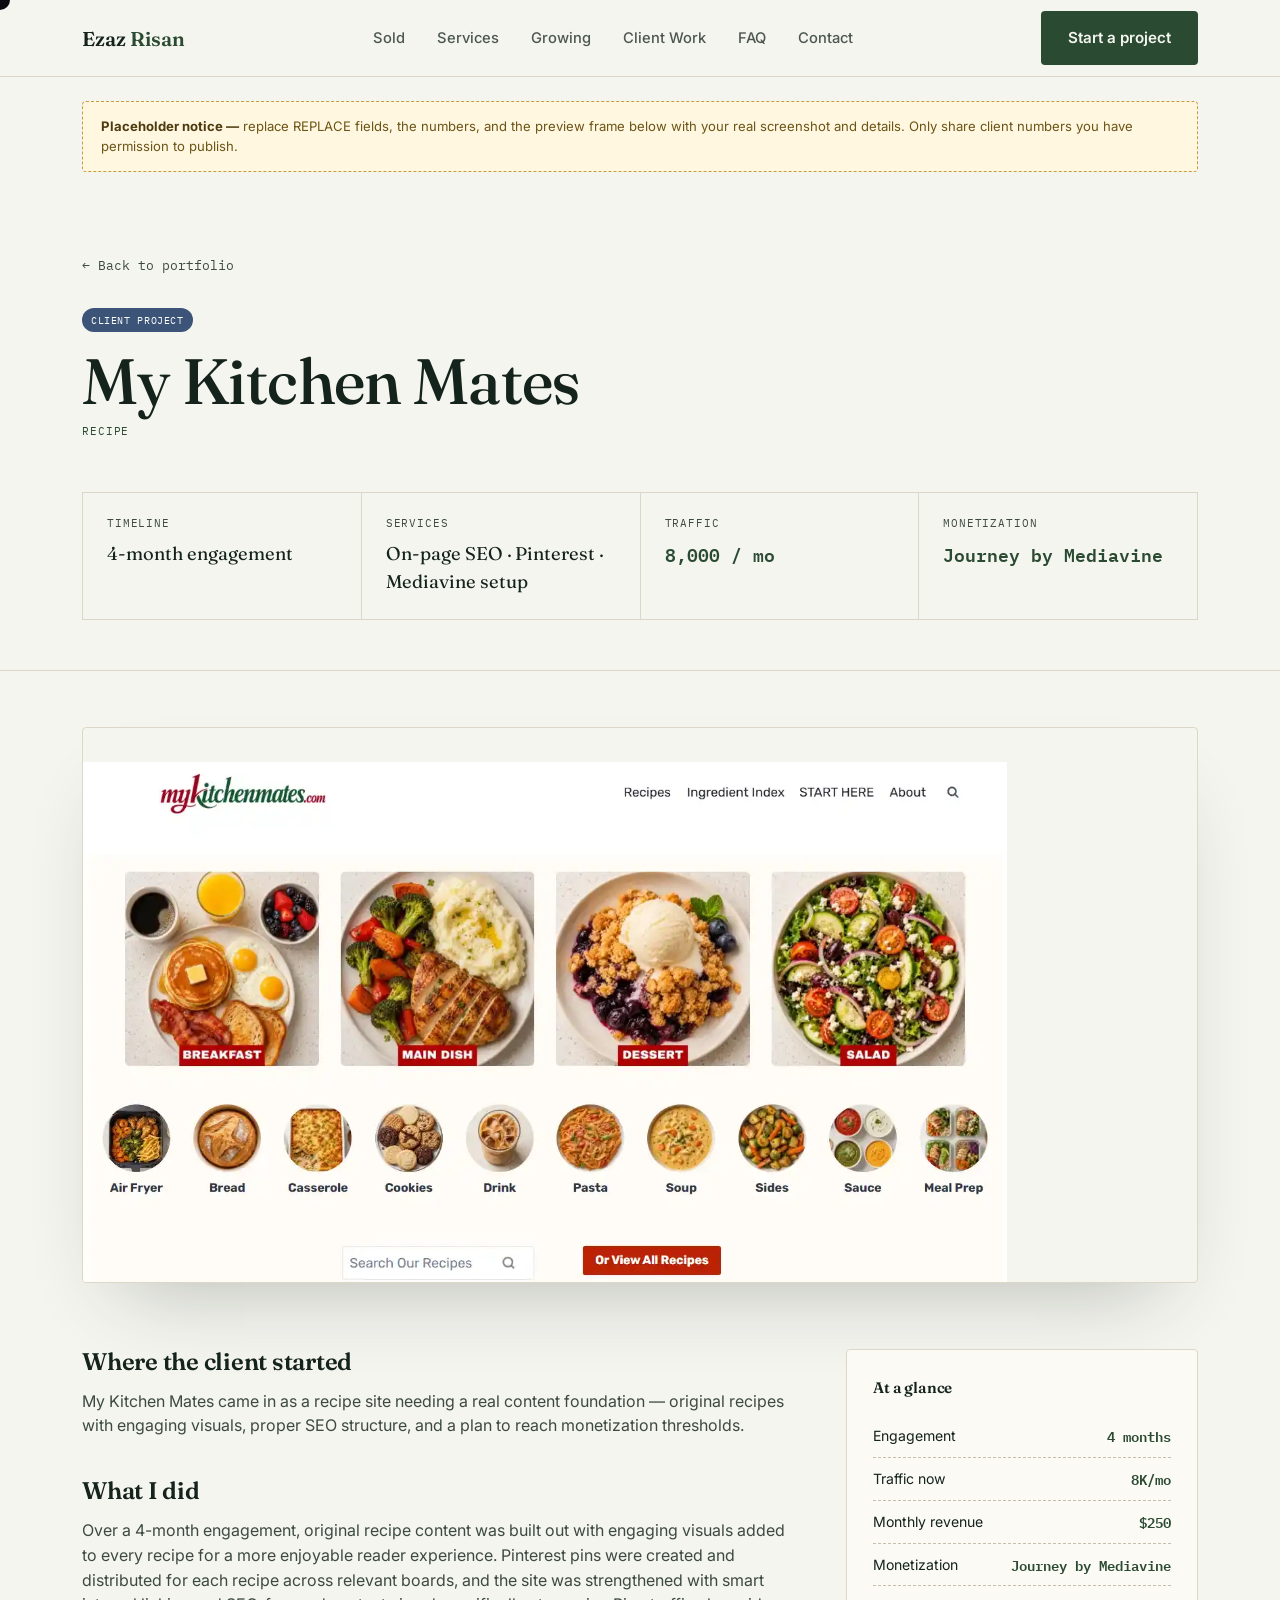
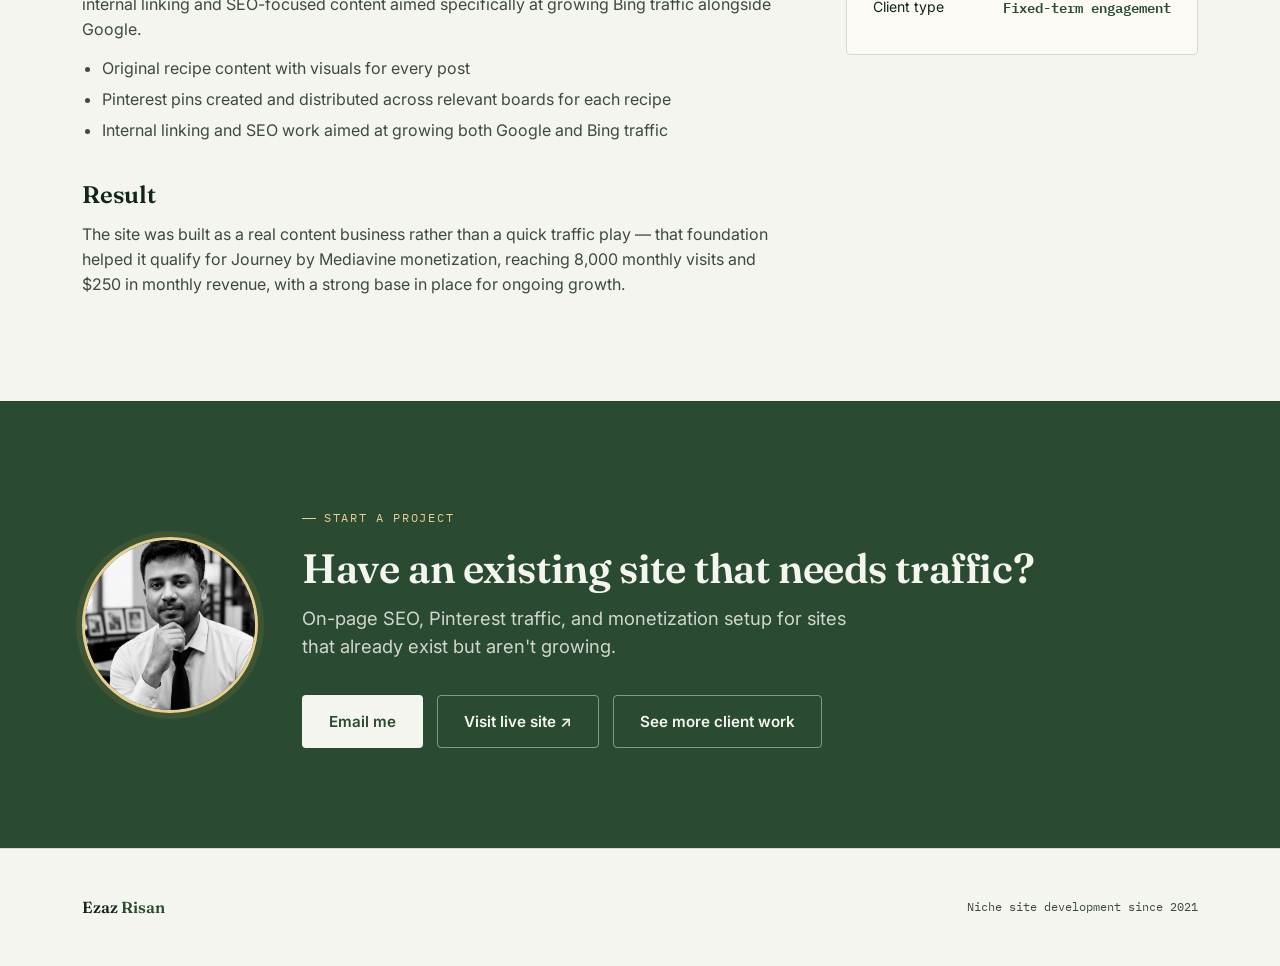
==== commit 388210aa: "Add files via upload" ====
--- a/projects/client-01/index.html
+++ b/projects/client-01/index.html
@@ -3,7 +3,7 @@
 <head>
 <meta charset="UTF-8">
 <meta name="viewport" content="width=device-width, initial-scale=1.0">
-<title>Family Recipe Archive — Case Study — Ezaz Risan</title>
+<title>My Kitchen Mates — Case Study — Ezaz Risan</title>
 <link rel="preconnect" href="https://fonts.googleapis.com">
 <link rel="preconnect" href="https://fonts.gstatic.com" crossorigin>
 <link href="https://fonts.googleapis.com/css2?family=Fraunces:ital,opsz,wght@0,9..144,400;0,9..144,500;0,9..144,600;1,9..144,500&family=Inter:wght@400;500;600;700&family=IBM+Plex+Mono:wght@400;500;600&display=swap" rel="stylesheet">
@@ -773,6 +773,39 @@
   max-width: 68ch;
 }
 .faq-item .faq-answer p { font-size: 0.95rem; }
+
+/* ---------- proof grid (screenshot evidence) ---------- */
+
+.proof-grid {
+  display: grid;
+  grid-template-columns: repeat(2, 1fr);
+  gap: 20px;
+  margin-top: 20px;
+}
+
+.proof-card {
+  border: 1px solid var(--line);
+  border-radius: var(--radius);
+  overflow: hidden;
+  background: var(--paper-raised);
+}
+
+.proof-card img {
+  width: 100%;
+  display: block;
+  border-bottom: 1px solid var(--line);
+}
+
+.proof-card-body { padding: 16px 18px; }
+.proof-card-body .proof-source {
+  font-family: var(--font-mono);
+  font-size: 0.68rem;
+  text-transform: uppercase;
+  letter-spacing: 0.06em;
+  color: var(--moss);
+  margin-bottom: 6px;
+}
+.proof-card-body p { font-size: 0.86rem; }
 
 /* ---------- placeholder note ---------- */
 
@@ -820,6 +853,7 @@
   .cta-copy { text-align: center; }
   .cta .eyebrow, .cta .lede { justify-content: center; margin-left: auto; margin-right: auto; text-align: center; }
   .cta-actions { justify-content: center; }
+  .proof-grid { grid-template-columns: 1fr; }
 }
 
 </style>
@@ -855,15 +889,15 @@
     <div class="cs-head">
       <div class="cs-title">
         <span class="card-badge badge-client" style="position:static; display:inline-block;">Client project</span>
-        <h1 style="margin-top:16px;">Family Recipe Archive</h1>
-        <div class="card-niche" style="margin-top:10px;">REPLACE — e.g. Healthy Home Recipes</div>
+        <h1 style="margin-top:16px;">My Kitchen Mates</h1>
+        <div class="card-niche" style="margin-top:10px;">Recipe</div>
       </div>
     </div>
 
     <div class="ledger">
       <div class="ledger-cell">
         <div class="lg-label">Timeline</div>
-        <div class="lg-value">REPLACE — e.g. Engaged since Feb 2023</div>
+        <div class="lg-value">4-month engagement</div>
       </div>
       <div class="ledger-cell">
         <div class="lg-label">Services</div>
@@ -871,11 +905,11 @@
       </div>
       <div class="ledger-cell">
         <div class="lg-label">Traffic</div>
-        <div class="lg-value mono">61,000 / mo</div>
+        <div class="lg-value mono">8,000 / mo</div>
       </div>
       <div class="ledger-cell">
         <div class="lg-label">Monetization</div>
-        <div class="lg-value mono">Mediavine</div>
+        <div class="lg-value mono">Journey by Mediavine</div>
       </div>
     </div>
   </div>
@@ -884,32 +918,33 @@
 <div class="wrap">
   <div class="cs-frame">
     <div class="frame-bar"><i></i><i></i><i></i></div>
-    <div class="frame-scroll" style="height:520px;"></div>
+    <div class="frame-scroll" style="height:520px; background-image:url('../../assets/mykitchenmates.webp'); background-size:100% auto; background-position:top; animation-duration:24s;"></div>
   </div>
 
   <div class="cs-body">
     <div class="cs-story">
       <h2>Where the client started</h2>
-      <p>REPLACE — describe the site's state when the client brought it to you: existing WordPress site, prior traffic level, and what wasn't working (ranking, structure, monetization, etc.).</p>
+      <p>My Kitchen Mates came in as a recipe site needing a real content foundation — original recipes with engaging visuals, proper SEO structure, and a plan to reach monetization thresholds.</p>
 
       <h2>What I did</h2>
-      <p>REPLACE — describe the specific on-page SEO work (content restructuring, keyword targeting, internal linking, technical fixes) and the Pinterest strategy put in place.</p>
+      <p>Over a 4-month engagement, original recipe content was built out with engaging visuals added to every recipe for a more enjoyable reader experience. Pinterest pins were created and distributed for each recipe across relevant boards, and the site was strengthened with smart internal linking and SEO-focused content aimed specifically at growing Bing traffic alongside Google.</p>
       <ul>
-        <li>REPLACE — e.g. Rewrote 30 underperforming posts around target keywords</li>
-        <li>REPLACE — e.g. Rebuilt internal linking around 8 pillar categories</li>
-        <li>REPLACE — e.g. Pinterest strategy scaled from 2K to 40K monthly views</li>
+        <li>Original recipe content with visuals for every post</li>
+        <li>Pinterest pins created and distributed across relevant boards for each recipe</li>
+        <li>Internal linking and SEO work aimed at growing both Google and Bing traffic</li>
       </ul>
 
       <h2>Result</h2>
-      <p>REPLACE — describe the traffic growth and how it enabled the client to qualify for and onboard with Mediavine, plus any revenue change if shareable.</p>
+      <p>The site was built as a real content business rather than a quick traffic play — that foundation helped it qualify for Journey by Mediavine monetization, reaching 8,000 monthly visits and $250 in monthly revenue, with a strong base in place for ongoing growth.</p>
     </div>
 
     <aside class="cs-side">
       <h4>At a glance</h4>
-      <div class="side-row"><span>Engagement</span><span class="num">REPLACE</span></div>
-      <div class="side-row"><span>Traffic now</span><span class="num">61K/mo</span></div>
-      <div class="side-row"><span>Monetization</span><span class="num">Mediavine</span></div>
-      <div class="side-row"><span>Client type</span><span class="num">Ongoing retainer</span></div>
+      <div class="side-row"><span>Engagement</span><span class="num">4 months</span></div>
+      <div class="side-row"><span>Traffic now</span><span class="num">8K/mo</span></div>
+      <div class="side-row"><span>Monthly revenue</span><span class="num">$250</span></div>
+      <div class="side-row"><span>Monetization</span><span class="num">Journey by Mediavine</span></div>
+      <div class="side-row"><span>Client type</span><span class="num">Fixed-term engagement</span></div>
     </aside>
   </div>
 </div>
@@ -926,6 +961,7 @@
     <p class="lede">On-page SEO, Pinterest traffic, and monetization setup for sites that already exist but aren't growing.</p>
     <div class="cta-actions">
       <a href="mailto:REPLACE@example.com" class="btn btn-primary">Email me</a>
+      <a href="https://mykitchenmates.com/" target="_blank" rel="noopener" class="btn btn-ghost">Visit live site ↗</a>
       <a href="../../index.html#clients" class="btn btn-ghost">See more client work</a>
     </div>
       </div>
